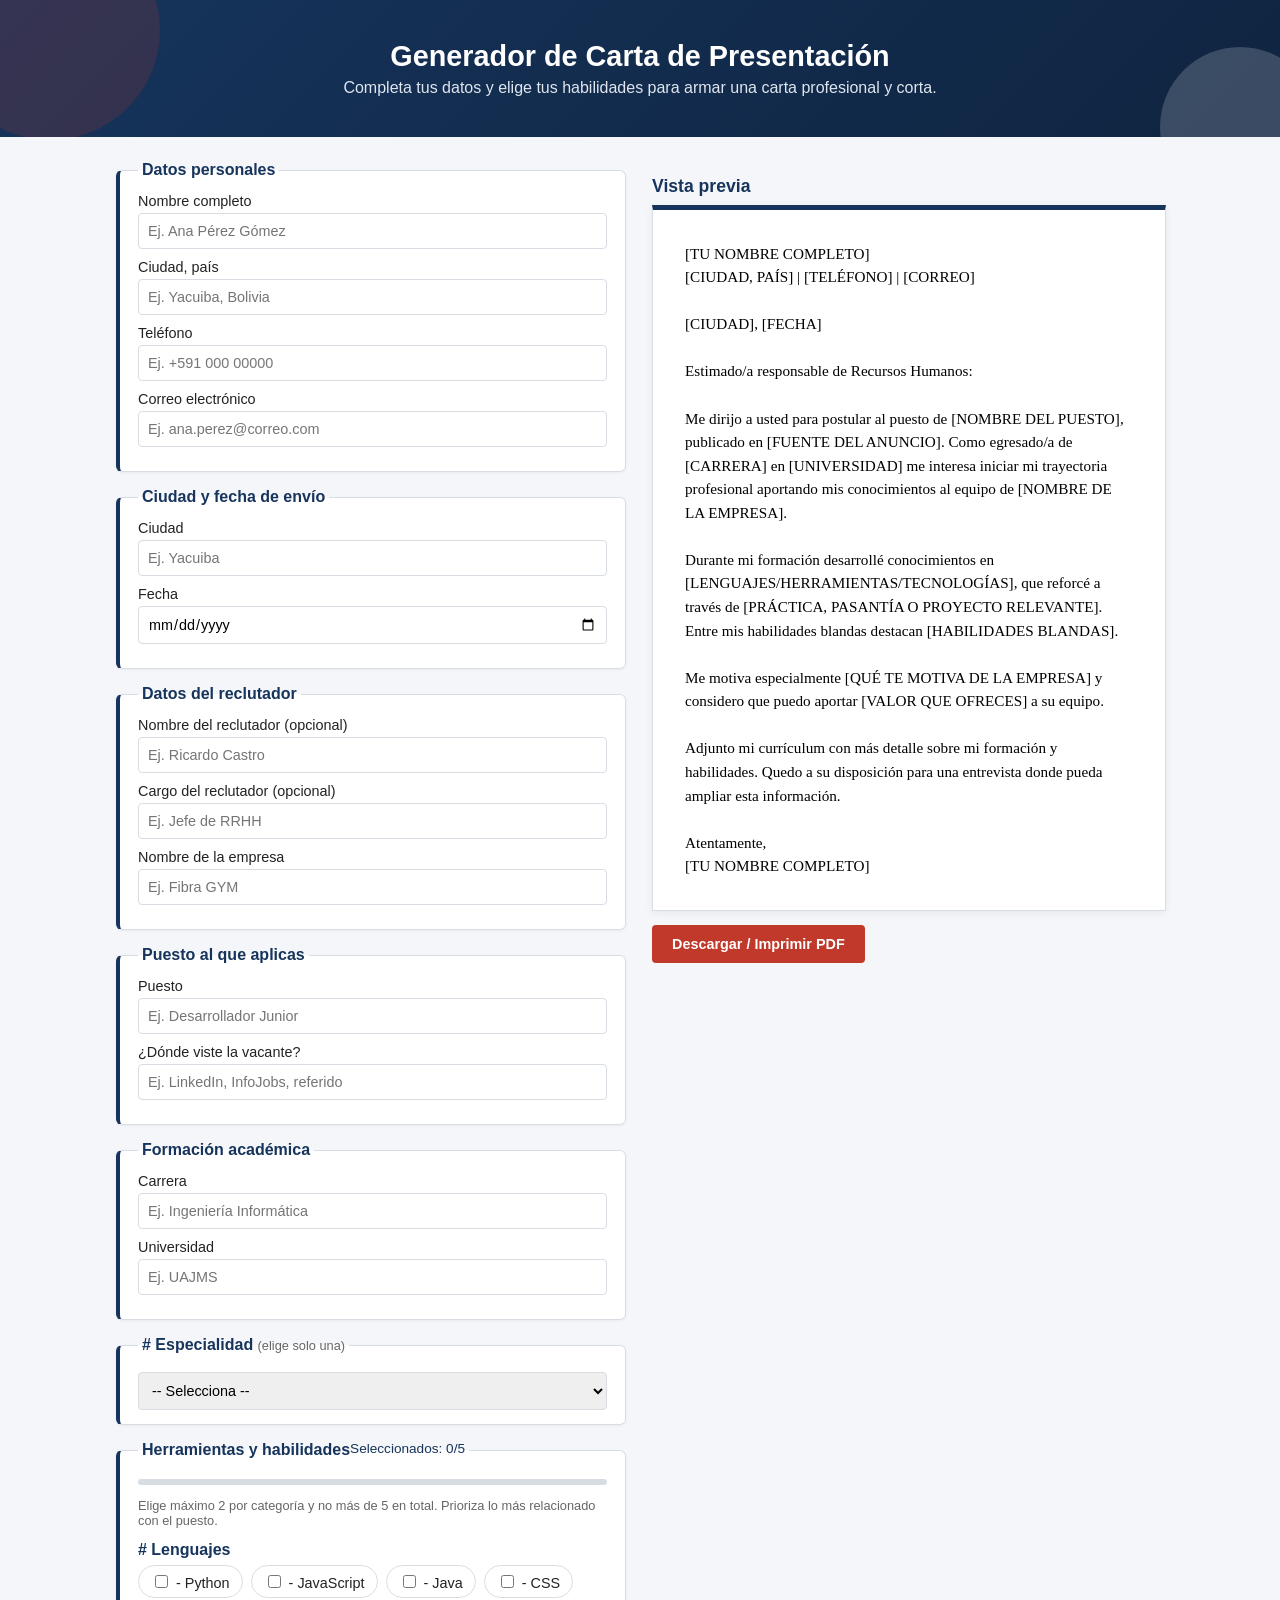
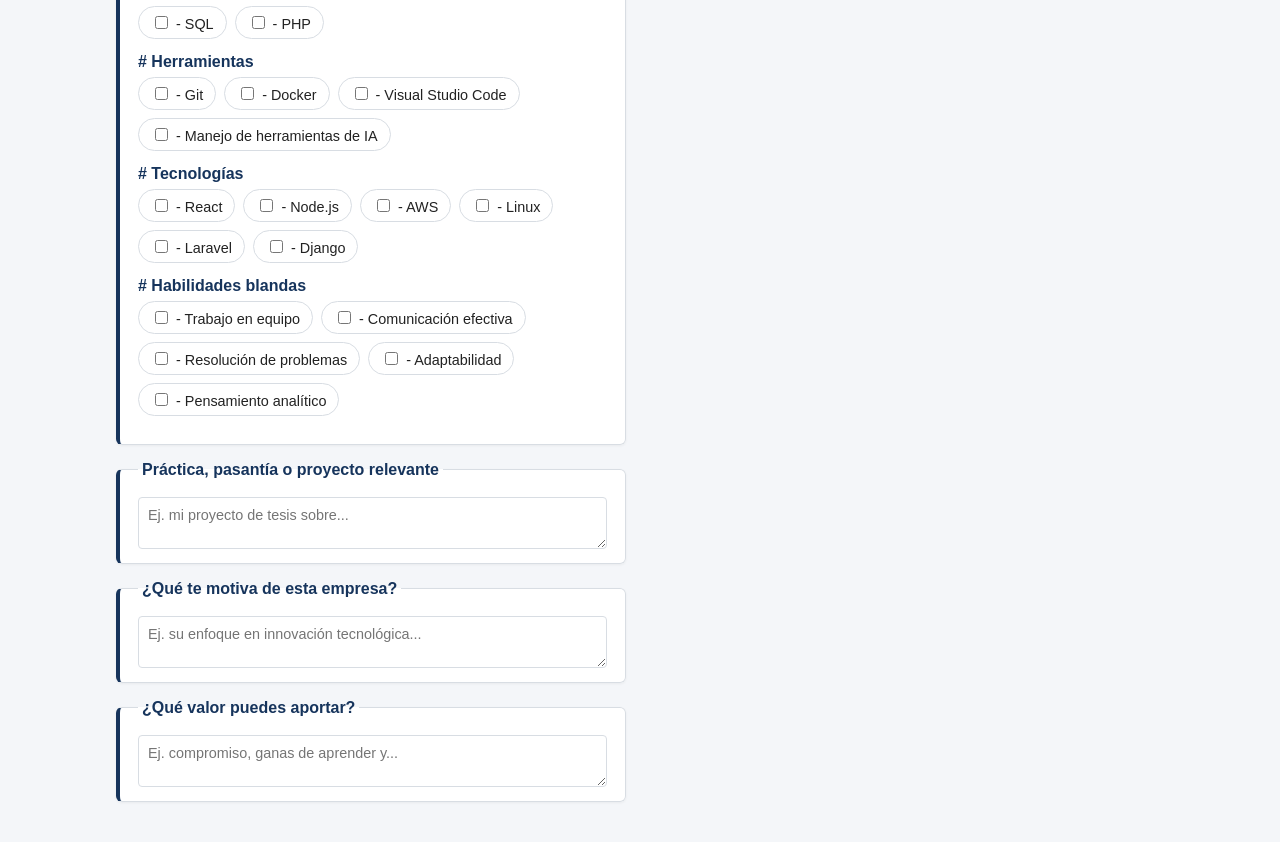
==== files/index.html @ 2f7133b6 "alternativa para carta presentacion" ====
<!DOCTYPE html>
<html lang="es">
<head>
  <meta charset="UTF-8">
  <meta name="viewport" content="width=device-width, initial-scale=1.0">
  <title>Generador de Carta de Presentación</title>
  <link rel="stylesheet" href="styles.css">
</head>
<body>

  <!-- Aviso emergente: se muestra al llegar al límite de selecciones -->
  <div id="aviso-limite" class="aviso-emergente oculto">
    <p>Recomendamos elegir solo lo más relevante para el puesto al que aplicas.
       Menos es más: los reclutadores prefieren precisión sobre una lista extensa.</p>
    <button id="cerrar-aviso" type="button">Entendido</button>
  </div>

  <!-- Banner superior con la paleta institucional (navy + rojo) -->
  <header class="encabezado-app">
    <div class="forma forma-1"></div>
    <div class="forma forma-2"></div>
    <div class="encabezado-contenido">
      <h1>Generador de Carta de Presentación</h1>
      <p>Completa tus datos y elige tus habilidades para armar una carta profesional y corta.</p>
    </div>
  </header>

  <div class="contenedor">

    <main class="layout">

      <!-- ===================== FORMULARIO ===================== -->
      <form id="form-carta" class="panel-formulario">

        <fieldset>
          <legend>Datos personales</legend>
          <label>Nombre completo
            <input type="text" id="nombre" placeholder="Ej. Ana Pérez Gómez" required>
          </label>
          <label>Ciudad, país
            <input type="text" id="ciudad-pais" placeholder="Ej. Yacuiba, Bolivia">
          </label>
          <label>Teléfono
            <input type="text" id="telefono" placeholder="Ej. +591 000 00000">
          </label>
          <label>Correo electrónico
            <input type="email" id="correo" placeholder="Ej. ana.perez@correo.com">
          </label>
        </fieldset>

        <fieldset>
          <legend>Ciudad y fecha de envío</legend>
          <label>Ciudad
            <input type="text" id="ciudad-envio" placeholder="Ej. Yacuiba">
          </label>
          <label>Fecha
            <input type="date" id="fecha">
          </label>
        </fieldset>

        <fieldset>
          <legend>Datos del reclutador</legend>
          <label>Nombre del reclutador (opcional)
            <input type="text" id="reclutador-nombre" placeholder="Ej. Ricardo Castro">
          </label>
          <label>Cargo del reclutador (opcional)
            <input type="text" id="reclutador-cargo" placeholder="Ej. Jefe de RRHH">
          </label>
          <label>Nombre de la empresa
            <input type="text" id="empresa-nombre" placeholder="Ej. Fibra GYM">
          </label>
        </fieldset>

        <fieldset>
          <legend>Puesto al que aplicas</legend>
          <label>Puesto
            <input type="text" id="puesto" placeholder="Ej. Desarrollador Junior">
          </label>
          <label>¿Dónde viste la vacante?
            <input type="text" id="fuente-anuncio" placeholder="Ej. LinkedIn, InfoJobs, referido">
          </label>
        </fieldset>

        <fieldset>
          <legend>Formación académica</legend>
          <label>Carrera
            <input type="text" id="carrera" placeholder="Ej. Ingeniería Informática">
          </label>
          <label>Universidad
            <input type="text" id="universidad" placeholder="Ej. UAJMS">
          </label>
        </fieldset>

        <fieldset>
          <legend># Especialidad <span class="ayuda">(elige solo una)</span></legend>
          <select id="especialidad">
            <option value="">-- Selecciona --</option>
            <option value="Programación">Programación</option>
            <option value="Bases de datos">Bases de datos</option>
            <option value="Mantenimiento">Mantenimiento</option>
            <option value="Redes">Redes</option>
            <option value="Multimedia">Multimedia</option>
            <option value="Documentación">Documentación</option>
          </select>
        </fieldset>

        <fieldset class="fieldset-habilidades">
          <legend>
            Herramientas y habilidades
            <span class="contador">Seleccionados: <span id="contador-total">0</span>/5</span>
          </legend>
          <div class="barra-progreso"><div id="barra-progreso-fill" class="barra-progreso-fill"></div></div>
          <p class="ayuda">Elige máximo 2 por categoría y no más de 5 en total. Prioriza lo más relacionado con el puesto.</p>

          <div class="categoria" data-categoria="lenguajes">
            <p class="titulo-categoria"># Lenguajes</p>
            <div class="opciones">
              <label><input type="checkbox" value="Python"> - Python</label>
              <label><input type="checkbox" value="JavaScript"> - JavaScript</label>
              <label><input type="checkbox" value="Java"> - Java</label>
              <label><input type="checkbox" value="CSS"> - CSS</label>
              <label><input type="checkbox" value="SQL"> - SQL</label>
              <label><input type="checkbox" value="PHP"> - PHP</label>
            </div>
          </div>

          <div class="categoria" data-categoria="herramientas">
            <p class="titulo-categoria"># Herramientas</p>
            <div class="opciones">
              <label><input type="checkbox" value="Git"> - Git</label>
              <label><input type="checkbox" value="Docker"> - Docker</label>
              <label><input type="checkbox" value="Visual Studio Code"> - Visual Studio Code</label>
              <label><input type="checkbox" value="manejo de herramientas de IA"> - Manejo de herramientas de IA</label>
            </div>
          </div>

          <div class="categoria" data-categoria="tecnologias">
            <p class="titulo-categoria"># Tecnologías</p>
            <div class="opciones">
              <label><input type="checkbox" value="React"> - React</label>
              <label><input type="checkbox" value="Node.js"> - Node.js</label>
              <label><input type="checkbox" value="AWS"> - AWS</label>
              <label><input type="checkbox" value="Linux"> - Linux</label>
              <label><input type="checkbox" value="Laravel"> - Laravel</label>
              <label><input type="checkbox" value="Django"> - Django</label>
            </div>
          </div>

          <div class="categoria" data-categoria="blandas">
            <p class="titulo-categoria"># Habilidades blandas</p>
            <div class="opciones">
              <label><input type="checkbox" value="trabajo en equipo"> - Trabajo en equipo</label>
              <label><input type="checkbox" value="comunicación efectiva"> - Comunicación efectiva</label>
              <label><input type="checkbox" value="resolución de problemas"> - Resolución de problemas</label>
              <label><input type="checkbox" value="adaptabilidad"> - Adaptabilidad</label>
              <label><input type="checkbox" value="pensamiento analítico"> - Pensamiento analítico</label>
            </div>
          </div>
        </fieldset>

        <fieldset>
          <legend>Práctica, pasantía o proyecto relevante</legend>
          <textarea id="practica" rows="2" placeholder="Ej. mi proyecto de tesis sobre..."></textarea>
        </fieldset>

        <fieldset>
          <legend>¿Qué te motiva de esta empresa?</legend>
          <textarea id="motivacion" rows="2" placeholder="Ej. su enfoque en innovación tecnológica..."></textarea>
        </fieldset>

        <fieldset>
          <legend>¿Qué valor puedes aportar?</legend>
          <textarea id="valor" rows="2" placeholder="Ej. compromiso, ganas de aprender y..."></textarea>
        </fieldset>

      </form>

      <!-- ===================== VISTA PREVIA ===================== -->
      <section class="panel-vista-previa">
        <h2>Vista previa</h2>
        <article id="carta-preview" class="carta"></article>
        <button id="btn-pdf" type="button" class="btn-pdf">Descargar / Imprimir PDF</button>
      </section>

    </main>
  </div>

  <script src="script.js"></script>
</body>
</html>
---- files/styles.css ----
/* =====================================================
   Paleta institucional UAJMS: navy, rojo y blanco.
   La carta (.carta) se mantiene siempre plana/formal:
   estos colores y animaciones son solo para la interfaz.
   ===================================================== */
:root {
  --navy: #16345c;
  --navy-oscuro: #0f2440;
  --rojo: #c0392b;
  --gris-texto: #222222;
  --gris-borde: #d8dde3;
  --fondo-panel: #ffffff;
  --fondo-app: #f4f6f9;
  --fuente-carta: "Georgia", "Times New Roman", serif;
}

* {
  box-sizing: border-box;
}

body {
  margin: 0;
  font-family: "Segoe UI", Arial, Helvetica, sans-serif;
  color: var(--gris-texto);
  background: var(--fondo-app);
}

/* ===== Banner superior (navy + formas rojas decorativas) ===== */
.encabezado-app {
  position: relative;
  overflow: hidden;
  background: linear-gradient(135deg, var(--navy) 0%, var(--navy-oscuro) 100%);
  color: #ffffff;
  padding: 40px 24px;
  text-align: center;
  animation: fadeInDown 0.6s ease;
}

.encabezado-contenido {
  position: relative;
  z-index: 2;
}

.encabezado-app h1 {
  font-size: 1.8rem;
  margin: 0 0 6px;
}

.encabezado-app p {
  margin: 0;
  color: #dfe6ee;
}

/* Formas decorativas flotantes, solo estéticas */
.forma {
  position: absolute;
  border-radius: 50%;
  opacity: 0.18;
  z-index: 1;
}

.forma-1 {
  width: 220px;
  height: 220px;
  background: var(--rojo);
  top: -80px;
  left: -60px;
  animation: flotar 7s ease-in-out infinite;
}

.forma-2 {
  width: 160px;
  height: 160px;
  background: #ffffff;
  bottom: -70px;
  right: -40px;
  animation: flotar 9s ease-in-out infinite reverse;
}

@keyframes flotar {
  0%, 100% { transform: translateY(0) translateX(0); }
  50% { transform: translateY(14px) translateX(10px); }
}

@keyframes fadeInDown {
  from { opacity: 0; transform: translateY(-16px); }
  to { opacity: 1; transform: translateY(0); }
}

@keyframes fadeInUp {
  from { opacity: 0; transform: translateY(12px); }
  to { opacity: 1; transform: translateY(0); }
}

/* ===== Layout general ===== */
.contenedor {
  max-width: 1100px;
  margin: 0 auto;
  padding: 24px;
}

.layout {
  display: flex;
  gap: 24px;
  align-items: flex-start;
  flex-wrap: wrap;
}

.panel-formulario {
  flex: 1 1 420px;
  min-width: 320px;
}

.panel-vista-previa {
  flex: 1 1 420px;
  min-width: 320px;
  position: sticky;
  top: 24px;
}

/* ===== Tarjetas del formulario (cada fieldset) ===== */
fieldset {
  border: 1px solid var(--gris-borde);
  border-left: 4px solid var(--navy);
  border-radius: 6px;
  margin-bottom: 16px;
  padding: 14px 18px;
  background: var(--fondo-panel);
  box-shadow: 0 1px 3px rgba(0, 0, 0, 0.05);
  transition: box-shadow 0.2s ease, transform 0.2s ease;
  animation: fadeInUp 0.5s ease both;
}

fieldset:hover {
  box-shadow: 0 4px 10px rgba(22, 52, 92, 0.12);
  transform: translateY(-2px);
}

/* Efecto escalonado al cargar la página */
form > fieldset:nth-of-type(1) { animation-delay: 0.05s; }
form > fieldset:nth-of-type(2) { animation-delay: 0.10s; }
form > fieldset:nth-of-type(3) { animation-delay: 0.15s; }
form > fieldset:nth-of-type(4) { animation-delay: 0.20s; }
form > fieldset:nth-of-type(5) { animation-delay: 0.25s; }
form > fieldset:nth-of-type(6) { animation-delay: 0.30s; }
form > fieldset:nth-of-type(7) { animation-delay: 0.35s; }
form > fieldset:nth-of-type(8) { animation-delay: 0.40s; }
form > fieldset:nth-of-type(9) { animation-delay: 0.45s; }
form > fieldset:nth-of-type(10) { animation-delay: 0.50s; }

legend {
  font-weight: bold;
  padding: 0 4px;
  color: var(--navy);
}

label {
  display: block;
  font-size: 0.9rem;
  margin-bottom: 10px;
}

input[type="text"],
input[type="email"],
input[type="date"],
select,
textarea {
  display: block;
  width: 100%;
  margin-top: 4px;
  padding: 9px;
  border: 1px solid var(--gris-borde);
  border-radius: 4px;
  font-family: inherit;
  font-size: 0.9rem;
  transition: border-color 0.2s ease, box-shadow 0.2s ease;
}

input:focus,
select:focus,
textarea:focus {
  outline: none;
  border-color: var(--navy);
  box-shadow: 0 0 0 3px rgba(22, 52, 92, 0.12);
}

textarea {
  resize: vertical;
}

.ayuda {
  font-size: 0.8rem;
  color: #666666;
  font-weight: normal;
}

/* ===== Categorías de habilidades (chips seleccionables) ===== */
.categoria {
  margin-bottom: 14px;
}

.titulo-categoria {
  font-weight: bold;
  margin: 10px 0 6px;
  color: var(--navy);
}

.opciones {
  display: flex;
  flex-wrap: wrap;
  gap: 8px;
}

/* Cada opción se ve como una "chip" en vez de un checkbox plano */
.opciones label {
  margin-bottom: 0;
  font-weight: normal;
  padding: 6px 12px;
  border: 1px solid var(--gris-borde);
  border-radius: 20px;
  cursor: pointer;
  transition: all 0.15s ease;
  user-select: none;
}

.opciones label:hover {
  border-color: var(--navy);
  transform: translateY(-1px);
}

.opciones input[type="checkbox"] {
  width: auto;
  margin-right: 4px;
  accent-color: var(--rojo);
}

/* Chip marcada como seleccionada */
.opciones label:has(input:checked) {
  background: var(--navy);
  border-color: var(--navy);
  color: #ffffff;
}

.contador {
  float: right;
  font-size: 0.85rem;
  font-weight: normal;
  color: var(--navy);
}

.opciones input:disabled {
  opacity: 0.4;
  cursor: not-allowed;
}

/* Barra de progreso de selección (0 a 5) */
.barra-progreso {
  height: 6px;
  background: var(--gris-borde);
  border-radius: 4px;
  overflow: hidden;
  margin: 6px 0 10px;
}

.barra-progreso-fill {
  height: 100%;
  width: 0%;
  background: var(--rojo);
  transition: width 0.25s ease;
}

/* ===== Panel de vista previa ===== */
.panel-vista-previa h2 {
  font-size: 1.1rem;
  margin-bottom: 8px;
  color: var(--navy);
}

/* Marco de la vista previa: con color solo en el borde/encabezado,
   el contenido de la carta permanece formal y sin color */
.carta {
  border: 1px solid var(--gris-borde);
  border-top: 5px solid var(--navy);
  background: var(--fondo-panel);
  padding: 32px;
  min-height: 400px;
  font-family: var(--fuente-carta);
  font-size: 0.95rem;
  line-height: 1.55;
  color: #000000;
  white-space: pre-wrap;
  box-shadow: 0 2px 8px rgba(0, 0, 0, 0.06);
}

.btn-pdf {
  margin-top: 14px;
  padding: 11px 20px;
  background: var(--rojo);
  color: #ffffff;
  border: none;
  border-radius: 4px;
  cursor: pointer;
  font-size: 0.9rem;
  font-weight: bold;
  transition: background 0.2s ease, transform 0.15s ease;
}

.btn-pdf:hover {
  background: #a5311f;
  transform: translateY(-1px);
}

/* ===== Aviso emergente ===== */
.aviso-emergente {
  position: fixed;
  bottom: 20px;
  right: 20px;
  max-width: 320px;
  background: #ffffff;
  border: 1px solid var(--gris-borde);
  border-left: 4px solid var(--rojo);
  border-radius: 6px;
  padding: 14px 16px;
  box-shadow: 0 4px 14px rgba(0, 0, 0, 0.15);
  z-index: 100;
  animation: fadeInUp 0.3s ease;
}

.aviso-emergente p {
  margin: 0 0 10px;
  font-size: 0.85rem;
}

.aviso-emergente button {
  border: 1px solid var(--navy);
  color: var(--navy);
  background: transparent;
  padding: 5px 12px;
  border-radius: 4px;
  cursor: pointer;
  font-size: 0.8rem;
  transition: background 0.15s ease;
}

.aviso-emergente button:hover {
  background: var(--navy);
  color: #ffffff;
}

.oculto {
  display: none;
}

/* ===== Impresión: mostrar solo la carta, sin colores institucionales ===== */
@media print {
  .encabezado-app,
  .panel-formulario,
  .aviso-emergente,
  .btn-pdf,
  .panel-vista-previa h2 {
    display: none;
  }

  .carta {
    border: none;
    box-shadow: none;
    padding: 0;
  }
}
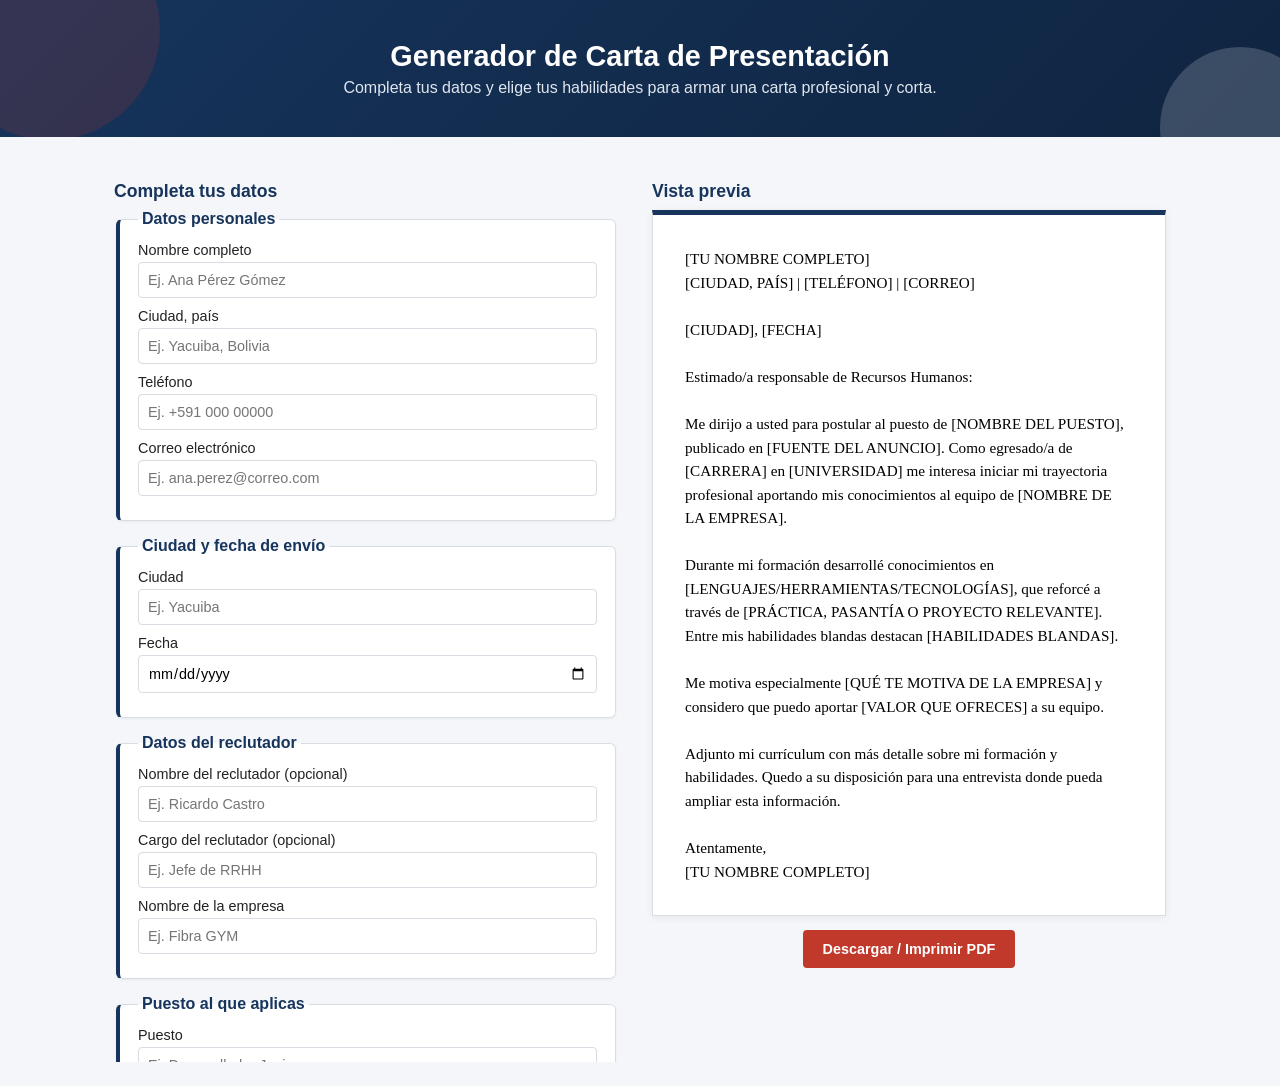
==== commit 810abaf3: "actualizacion carta presentacion" ====
--- a/files/index.html
+++ b/files/index.html
@@ -26,6 +26,12 @@
   </header>
 
   <div class="contenedor">
+
+    <!-- Fila de títulos, alineada para que ambas columnas empiecen a la misma altura -->
+    <div class="fila-titulos">
+      <h2 class="titulo-columna">Completa tus datos</h2>
+      <h2 class="titulo-columna">Vista previa</h2>
+    </div>
 
     <main class="layout">
 
@@ -118,9 +124,9 @@
               <label><input type="checkbox" value="Python"> - Python</label>
               <label><input type="checkbox" value="JavaScript"> - JavaScript</label>
               <label><input type="checkbox" value="Java"> - Java</label>
-              <label><input type="checkbox" value="CSS"> - CSS</label>
+              <label><input type="checkbox" value="PHP"> - PHP</label>
+              <label><input type="checkbox" value="C#"> - C#</label>
               <label><input type="checkbox" value="SQL"> - SQL</label>
-              <label><input type="checkbox" value="PHP"> - PHP</label>
             </div>
           </div>
 
@@ -131,18 +137,25 @@
               <label><input type="checkbox" value="Docker"> - Docker</label>
               <label><input type="checkbox" value="Visual Studio Code"> - Visual Studio Code</label>
               <label><input type="checkbox" value="manejo de herramientas de IA"> - Manejo de herramientas de IA</label>
+              <label><input type="checkbox" value="Microsoft Excel"> - Microsoft Excel</label>
+              <label><input type="checkbox" value="Microsoft Word"> - Microsoft Word</label>
+              <label><input type="checkbox" value="Figma"> - Figma</label>
+              <label><input type="checkbox" value="Canva"> - Canva</label>
+              <label><input type="checkbox" value="Adobe (Photoshop/Illustrator)"> - Adobe (Photoshop/Illustrator)</label>
+              <label><input type="checkbox" value="optimizador de Windows"> - Optimizador de Windows</label>
+              <label><input type="checkbox" value="Packet Tracer"> - Packet Tracer</label>
+              <label><input type="checkbox" value="diagnóstico y mantenimiento de hardware"> - Diagnóstico y mantenimiento de hardware</label>
             </div>
           </div>
 
           <div class="categoria" data-categoria="tecnologias">
             <p class="titulo-categoria"># Tecnologías</p>
             <div class="opciones">
-              <label><input type="checkbox" value="React"> - React</label>
-              <label><input type="checkbox" value="Node.js"> - Node.js</label>
-              <label><input type="checkbox" value="AWS"> - AWS</label>
+              <label><input type="checkbox" value="MySQL"> - MySQL</label>
+              <label><input type="checkbox" value="PostgreSQL"> - PostgreSQL</label>
+              <label><input type="checkbox" value="MongoDB"> - MongoDB</label>
               <label><input type="checkbox" value="Linux"> - Linux</label>
-              <label><input type="checkbox" value="Laravel"> - Laravel</label>
-              <label><input type="checkbox" value="Django"> - Django</label>
+              <label><input type="checkbox" value="Windows Server"> - Windows Server</label>
             </div>
           </div>
 
@@ -177,12 +190,28 @@
 
       <!-- ===================== VISTA PREVIA ===================== -->
       <section class="panel-vista-previa">
-        <h2>Vista previa</h2>
         <article id="carta-preview" class="carta"></article>
-        <button id="btn-pdf" type="button" class="btn-pdf">Descargar / Imprimir PDF</button>
+        <div class="zona-boton-pdf">
+          <button id="btn-pdf" type="button" class="btn-pdf">Descargar / Imprimir PDF</button>
+        </div>
       </section>
 
     </main>
+  </div>
+
+  <!-- Modal de aviso antes de imprimir: recuerda desactivar encabezados y pies de página -->
+  <div id="modal-impresion" class="modal-overlay oculto">
+    <div class="modal-caja">
+      <h3>Antes de imprimir</h3>
+      <p>En la ventana de impresión, abre <strong>"Más ajustes"</strong> y desactiva la opción
+         <strong>"Encabezados y pies de página"</strong>. Así la carta saldrá limpia, sin la
+         fecha, el título de la página ni la URL.</p>
+      <img src="opciones.png" alt="Guía para desactivar encabezados y pies de página" class="imagen-tutorial">
+      <div class="modal-botones">
+        <button id="cancelar-impresion" type="button" class="btn-secundario">Cancelar</button>
+        <button id="confirmar-impresion" type="button" class="btn-pdf">Continuar e imprimir</button>
+      </div>
+    </div>
   </div>
 
   <script src="script.js"></script>
--- a/files/styles.css
+++ b/files/styles.css
@@ -92,6 +92,22 @@
   to { opacity: 1; transform: translateY(0); }
 }
 
+/* ===== Fila de títulos (alinea ambas columnas a la misma altura) ===== */
+.fila-titulos {
+  display: flex;
+  gap: 24px;
+  flex-wrap: wrap;
+  margin-top: 20px;
+}
+
+.titulo-columna {
+  flex: 1 1 420px;
+  min-width: 320px;
+  margin: 0 0 8px;
+  font-size: 1.1rem;
+  color: var(--navy);
+}
+
 /* ===== Layout general ===== */
 .contenedor {
   max-width: 1100px;
@@ -111,11 +127,20 @@
   min-width: 320px;
 }
 
+/* En pantallas de escritorio, el formulario tiene su propio scroll
+   interno y la vista previa queda siempre visible a su lado, sin
+   depender de position:sticky (que causaba problemas al imprimir). */
+@media (min-width: 860px) {
+  .panel-formulario {
+    max-height: calc(100vh - 48px);
+    overflow-y: auto;
+    padding-right: 10px;
+  }
+}
+
 .panel-vista-previa {
   flex: 1 1 420px;
   min-width: 320px;
-  position: sticky;
-  top: 24px;
 }
 
 /* ===== Tarjetas del formulario (cada fieldset) ===== */
@@ -270,10 +295,8 @@
 }
 
 /* ===== Panel de vista previa ===== */
-.panel-vista-previa h2 {
-  font-size: 1.1rem;
-  margin-bottom: 8px;
-  color: var(--navy);
+.zona-boton-pdf {
+  text-align: center;
 }
 
 /* Marco de la vista previa: con color solo en el borde/encabezado,
@@ -347,6 +370,67 @@
   color: #ffffff;
 }
 
+/* ===== Modal de aviso antes de imprimir ===== */
+.modal-overlay {
+  position: fixed;
+  inset: 0;
+  background: rgba(15, 36, 64, 0.55);
+  display: flex;
+  align-items: center;
+  justify-content: center;
+  z-index: 200;
+  animation: fadeInUp 0.2s ease;
+}
+
+.modal-caja {
+  background: #ffffff;
+  border-radius: 8px;
+  border-top: 5px solid var(--navy);
+  max-width: 420px;
+  width: 90%;
+  padding: 22px 24px;
+  box-shadow: 0 10px 30px rgba(0, 0, 0, 0.25);
+}
+
+.modal-caja h3 {
+  margin-top: 0;
+  color: var(--navy);
+}
+
+.modal-caja p {
+  font-size: 0.9rem;
+  line-height: 1.4;
+}
+
+.imagen-tutorial {
+  display: block;
+  max-width: 100%;
+  border: 1px solid var(--gris-borde);
+  border-radius: 4px;
+  margin: 10px 0;
+}
+
+.modal-botones {
+  display: flex;
+  justify-content: flex-end;
+  gap: 10px;
+  margin-top: 14px;
+}
+
+.btn-secundario {
+  padding: 10px 16px;
+  border: 1px solid var(--gris-borde);
+  background: transparent;
+  color: var(--gris-texto);
+  border-radius: 4px;
+  cursor: pointer;
+  font-size: 0.9rem;
+}
+
+.btn-secundario:hover {
+  border-color: var(--navy);
+}
+
 .oculto {
   display: none;
 }
@@ -356,14 +440,25 @@
   .encabezado-app,
   .panel-formulario,
   .aviso-emergente,
-  .btn-pdf,
-  .panel-vista-previa h2 {
-    display: none;
+  .modal-overlay,
+  .fila-titulos,
+  .zona-boton-pdf {
+    display: none !important;
+  }
+
+  .contenedor {
+    padding: 0;
+    max-width: none;
+  }
+
+  .layout {
+    display: block;
   }
 
   .carta {
     border: none;
     box-shadow: none;
     padding: 0;
+    min-height: auto;
   }
 }
